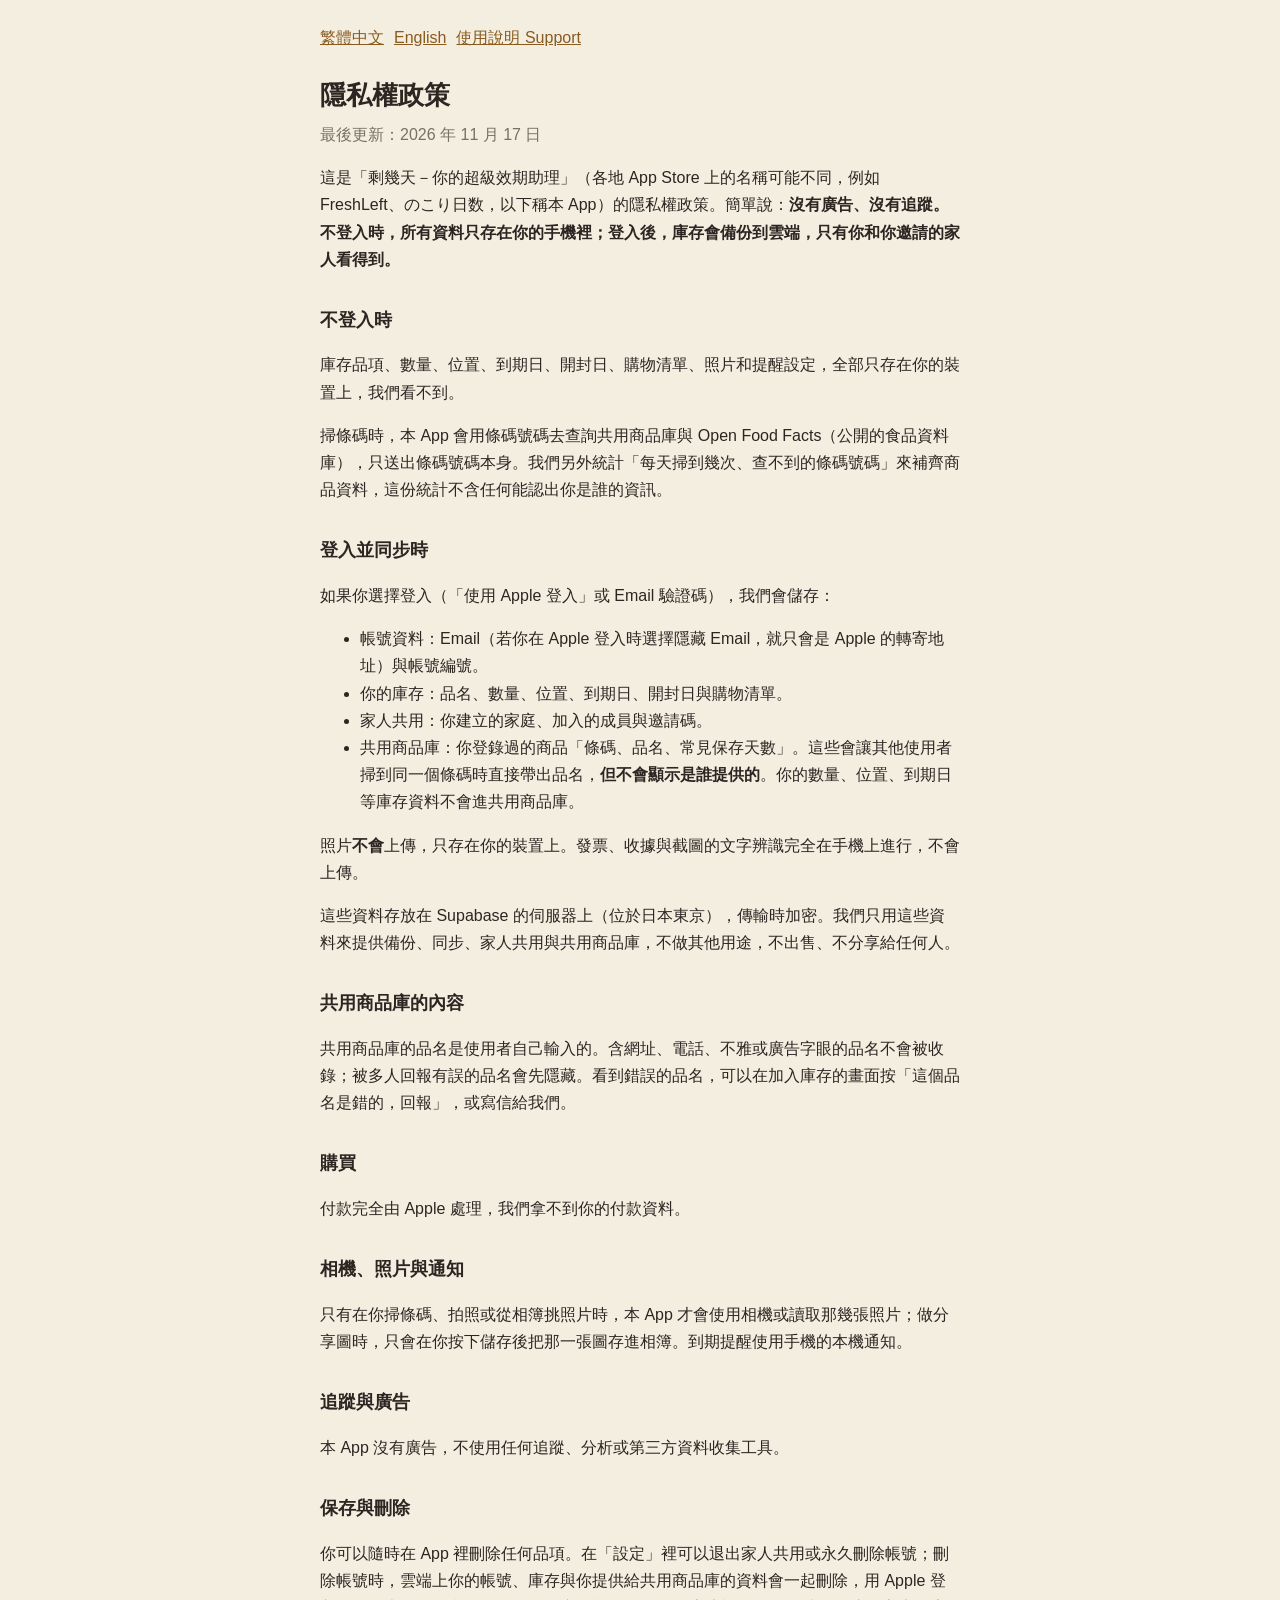
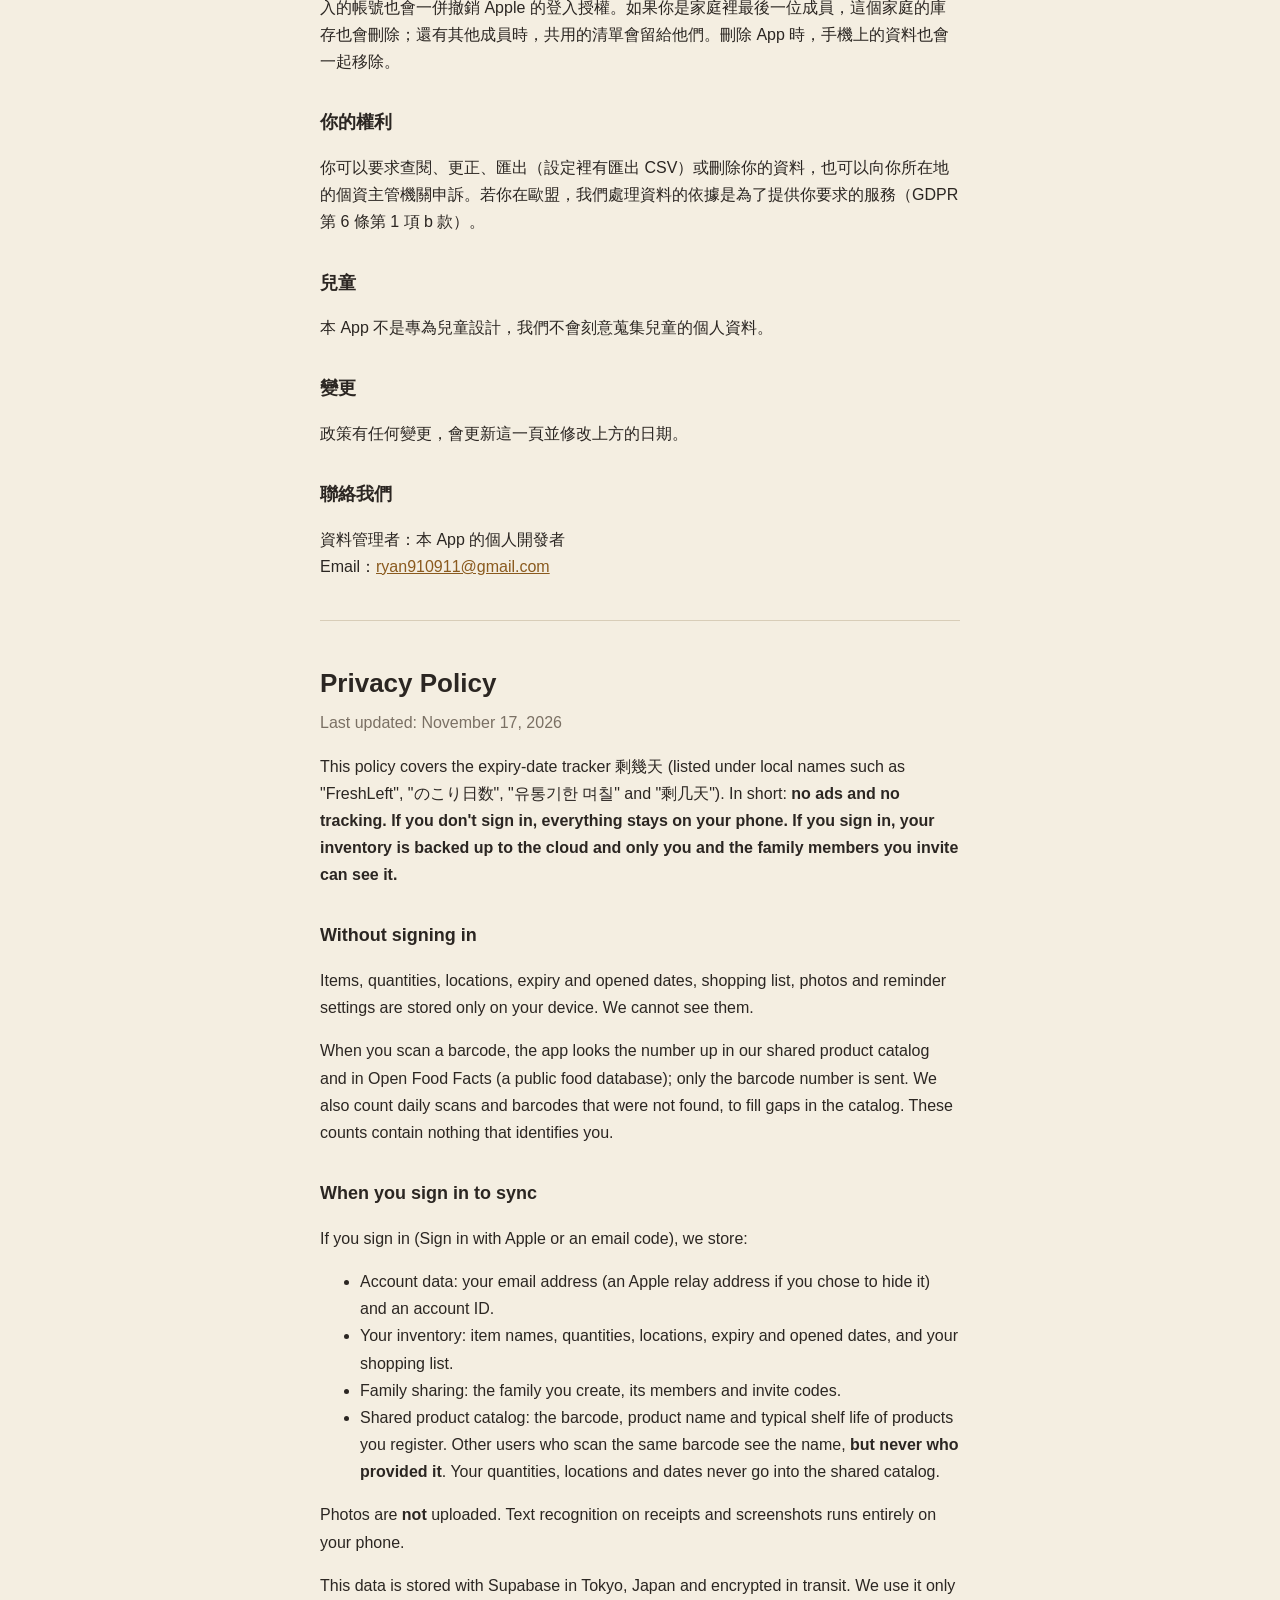
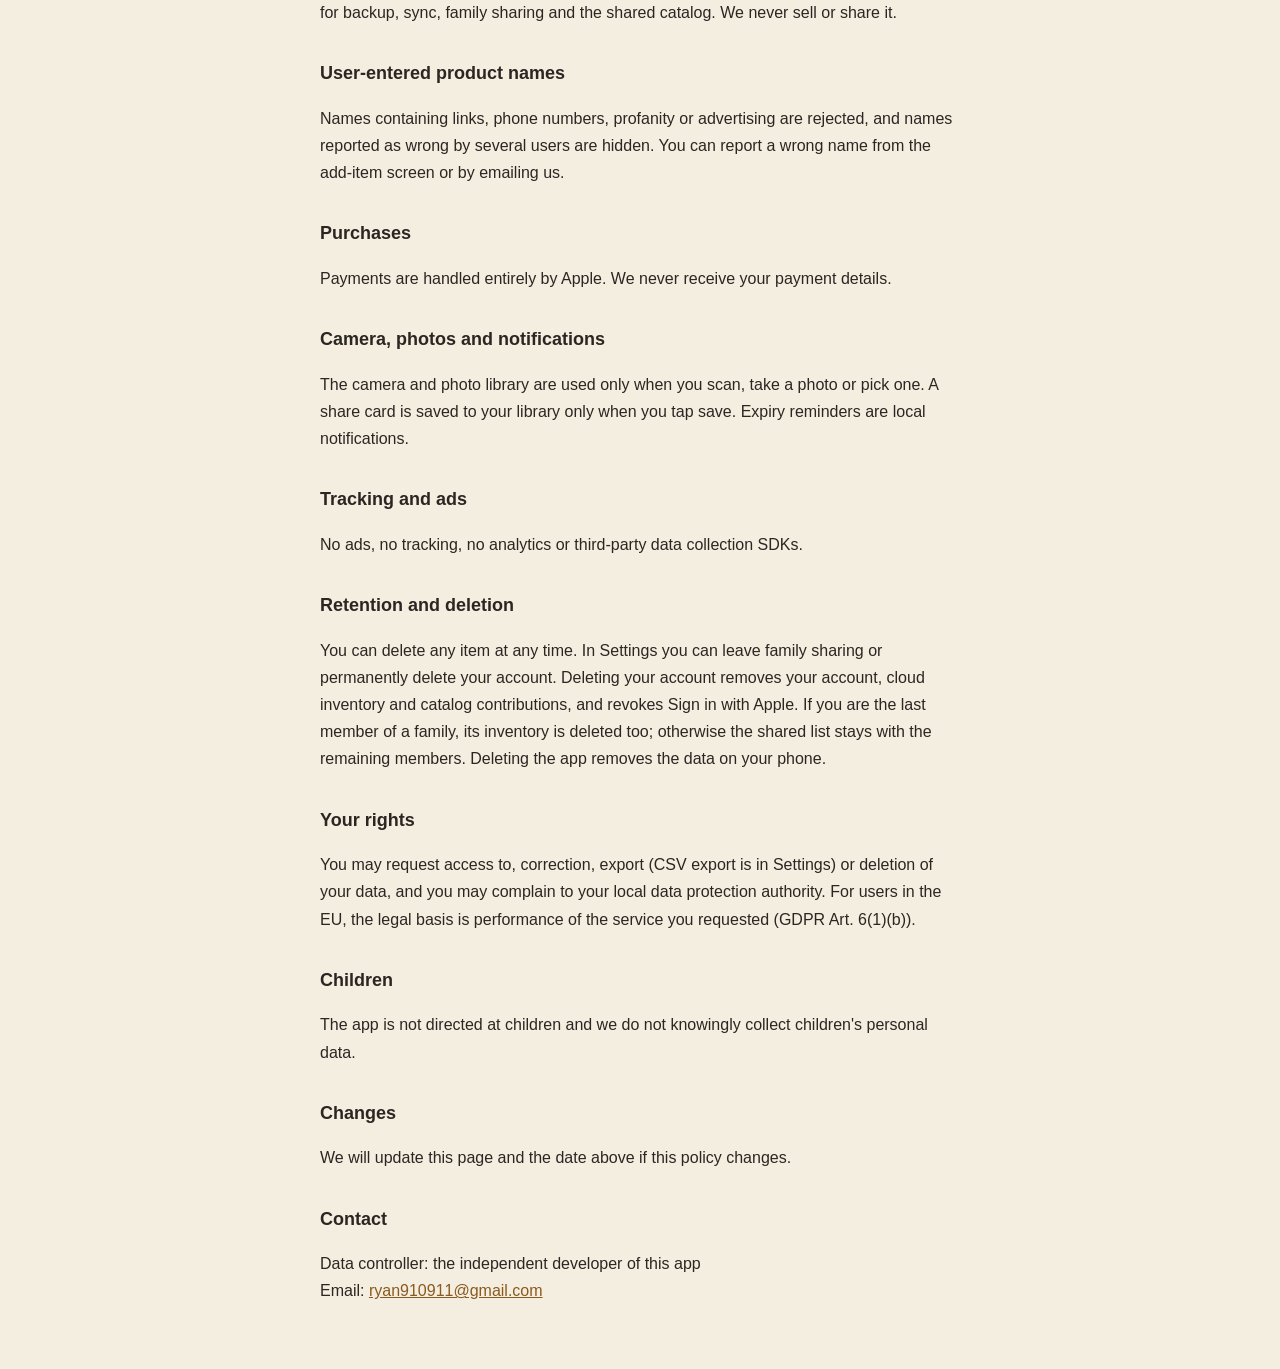
==== expiry/index.html @ 2e79bb61 "新增「剩幾天」隱私權政策與使用說明頁" ====
<!doctype html>
<html lang="zh-Hant">
<head>
<meta charset="utf-8">
<meta name="viewport" content="width=device-width, initial-scale=1">
<title>隱私權政策 Privacy Policy – 剩幾天</title>
<link rel="stylesheet" href="style.css">
</head>
<body>
<main>
<nav><a href="#zh-Hant">繁體中文</a><a href="#en">English</a><a href="support.html">使用說明 Support</a></nav>

<section id="zh-Hant" lang="zh-Hant">
<h1>隱私權政策</h1>
<p class="date">最後更新：2026 年 11 月 17 日</p>
<p>這是「剩幾天－你的超級效期助理」（各地 App Store 上的名稱可能不同，例如 FreshLeft、のこり日数，以下稱本 App）的隱私權政策。簡單說：<strong>沒有廣告、沒有追蹤。不登入時，所有資料只存在你的手機裡；登入後，庫存會備份到雲端，只有你和你邀請的家人看得到。</strong></p>

<h2>不登入時</h2>
<p>庫存品項、數量、位置、到期日、開封日、購物清單、照片和提醒設定，全部只存在你的裝置上，我們看不到。</p>
<p>掃條碼時，本 App 會用條碼號碼去查詢共用商品庫與 Open Food Facts（公開的食品資料庫），只送出條碼號碼本身。我們另外統計「每天掃到幾次、查不到的條碼號碼」來補齊商品資料，這份統計不含任何能認出你是誰的資訊。</p>

<h2>登入並同步時</h2>
<p>如果你選擇登入（「使用 Apple 登入」或 Email 驗證碼），我們會儲存：</p>
<ul>
<li>帳號資料：Email（若你在 Apple 登入時選擇隱藏 Email，就只會是 Apple 的轉寄地址）與帳號編號。</li>
<li>你的庫存：品名、數量、位置、到期日、開封日與購物清單。</li>
<li>家人共用：你建立的家庭、加入的成員與邀請碼。</li>
<li>共用商品庫：你登錄過的商品「條碼、品名、常見保存天數」。這些會讓其他使用者掃到同一個條碼時直接帶出品名，<strong>但不會顯示是誰提供的</strong>。你的數量、位置、到期日等庫存資料不會進共用商品庫。</li>
</ul>
<p>照片<strong>不會</strong>上傳，只存在你的裝置上。發票、收據與截圖的文字辨識完全在手機上進行，不會上傳。</p>
<p>這些資料存放在 Supabase 的伺服器上（位於日本東京），傳輸時加密。我們只用這些資料來提供備份、同步、家人共用與共用商品庫，不做其他用途，不出售、不分享給任何人。</p>

<h2>共用商品庫的內容</h2>
<p>共用商品庫的品名是使用者自己輸入的。含網址、電話、不雅或廣告字眼的品名不會被收錄；被多人回報有誤的品名會先隱藏。看到錯誤的品名，可以在加入庫存的畫面按「這個品名是錯的，回報」，或寫信給我們。</p>

<h2>購買</h2>
<p>付款完全由 Apple 處理，我們拿不到你的付款資料。</p>

<h2>相機、照片與通知</h2>
<p>只有在你掃條碼、拍照或從相簿挑照片時，本 App 才會使用相機或讀取那幾張照片；做分享圖時，只會在你按下儲存後把那一張圖存進相簿。到期提醒使用手機的本機通知。</p>

<h2>追蹤與廣告</h2>
<p>本 App 沒有廣告，不使用任何追蹤、分析或第三方資料收集工具。</p>

<h2>保存與刪除</h2>
<p>你可以隨時在 App 裡刪除任何品項。在「設定」裡可以退出家人共用或永久刪除帳號；刪除帳號時，雲端上你的帳號、庫存與你提供給共用商品庫的資料會一起刪除，用 Apple 登入的帳號也會一併撤銷 Apple 的登入授權。如果你是家庭裡最後一位成員，這個家庭的庫存也會刪除；還有其他成員時，共用的清單會留給他們。刪除 App 時，手機上的資料也會一起移除。</p>

<h2>你的權利</h2>
<p>你可以要求查閱、更正、匯出（設定裡有匯出 CSV）或刪除你的資料，也可以向你所在地的個資主管機關申訴。若你在歐盟，我們處理資料的依據是為了提供你要求的服務（GDPR 第 6 條第 1 項 b 款）。</p>

<h2>兒童</h2>
<p>本 App 不是專為兒童設計，我們不會刻意蒐集兒童的個人資料。</p>

<h2>變更</h2>
<p>政策有任何變更，會更新這一頁並修改上方的日期。</p>

<h2>聯絡我們</h2>
<p>資料管理者：本 App 的個人開發者<br>Email：<a href="mailto:ryan910911@gmail.com">ryan910911@gmail.com</a></p>
</section>

<hr>

<section id="en" lang="en">
<h1>Privacy Policy</h1>
<p class="date">Last updated: November 17, 2026</p>
<p>This policy covers the expiry-date tracker 剩幾天 (listed under local names such as "FreshLeft", "のこり日数", "유통기한 며칠" and "剩几天"). In short: <strong>no ads and no tracking. If you don't sign in, everything stays on your phone. If you sign in, your inventory is backed up to the cloud and only you and the family members you invite can see it.</strong></p>
<h2>Without signing in</h2>
<p>Items, quantities, locations, expiry and opened dates, shopping list, photos and reminder settings are stored only on your device. We cannot see them.</p>
<p>When you scan a barcode, the app looks the number up in our shared product catalog and in Open Food Facts (a public food database); only the barcode number is sent. We also count daily scans and barcodes that were not found, to fill gaps in the catalog. These counts contain nothing that identifies you.</p>
<h2>When you sign in to sync</h2>
<p>If you sign in (Sign in with Apple or an email code), we store:</p>
<ul>
<li>Account data: your email address (an Apple relay address if you chose to hide it) and an account ID.</li>
<li>Your inventory: item names, quantities, locations, expiry and opened dates, and your shopping list.</li>
<li>Family sharing: the family you create, its members and invite codes.</li>
<li>Shared product catalog: the barcode, product name and typical shelf life of products you register. Other users who scan the same barcode see the name, <strong>but never who provided it</strong>. Your quantities, locations and dates never go into the shared catalog.</li>
</ul>
<p>Photos are <strong>not</strong> uploaded. Text recognition on receipts and screenshots runs entirely on your phone.</p>
<p>This data is stored with Supabase in Tokyo, Japan and encrypted in transit. We use it only for backup, sync, family sharing and the shared catalog. We never sell or share it.</p>
<h2>User-entered product names</h2>
<p>Names containing links, phone numbers, profanity or advertising are rejected, and names reported as wrong by several users are hidden. You can report a wrong name from the add-item screen or by emailing us.</p>
<h2>Purchases</h2>
<p>Payments are handled entirely by Apple. We never receive your payment details.</p>
<h2>Camera, photos and notifications</h2>
<p>The camera and photo library are used only when you scan, take a photo or pick one. A share card is saved to your library only when you tap save. Expiry reminders are local notifications.</p>
<h2>Tracking and ads</h2>
<p>No ads, no tracking, no analytics or third-party data collection SDKs.</p>
<h2>Retention and deletion</h2>
<p>You can delete any item at any time. In Settings you can leave family sharing or permanently delete your account. Deleting your account removes your account, cloud inventory and catalog contributions, and revokes Sign in with Apple. If you are the last member of a family, its inventory is deleted too; otherwise the shared list stays with the remaining members. Deleting the app removes the data on your phone.</p>
<h2>Your rights</h2>
<p>You may request access to, correction, export (CSV export is in Settings) or deletion of your data, and you may complain to your local data protection authority. For users in the EU, the legal basis is performance of the service you requested (GDPR Art. 6(1)(b)).</p>
<h2>Children</h2>
<p>The app is not directed at children and we do not knowingly collect children's personal data.</p>
<h2>Changes</h2>
<p>We will update this page and the date above if this policy changes.</p>
<h2>Contact</h2>
<p>Data controller: the independent developer of this app<br>Email: <a href="mailto:ryan910911@gmail.com">ryan910911@gmail.com</a></p>
</section>
</main>
</body>
</html>
---- expiry/style.css ----
body { font-family: -apple-system, "PingFang TC", "Hiragino Sans", sans-serif; background: #F4EEE1; color: #2B2622; margin: 0; padding: 24px 16px 48px; line-height: 1.7; }
main { max-width: 640px; margin: 0 auto; }
h1 { font-size: 26px; margin-bottom: 4px; }
h2 { font-size: 18px; margin-top: 32px; }
p.date { color: #7A7064; margin-top: 0; }
hr { border: none; border-top: 1px solid #D8CDB8; margin: 40px 0; }
nav a { margin-right: 10px; }
a { color: #8A5A1E; }
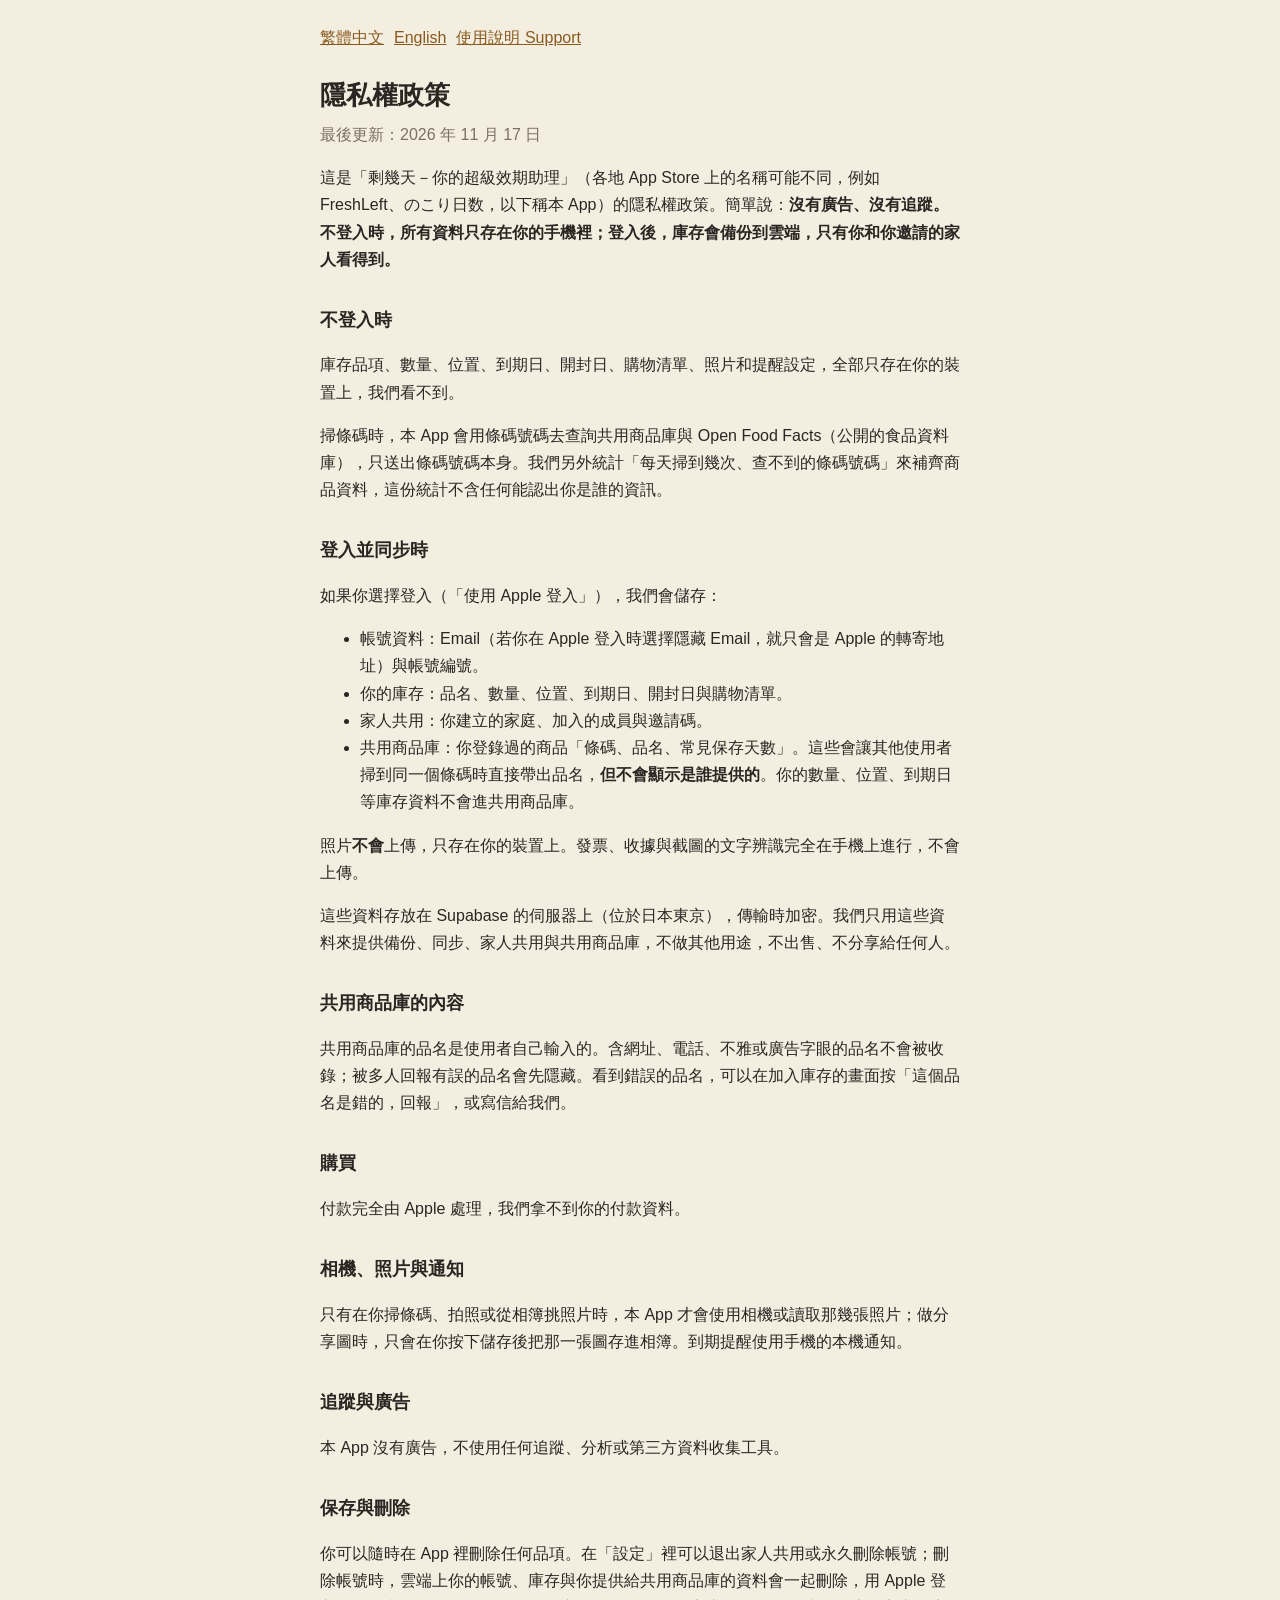
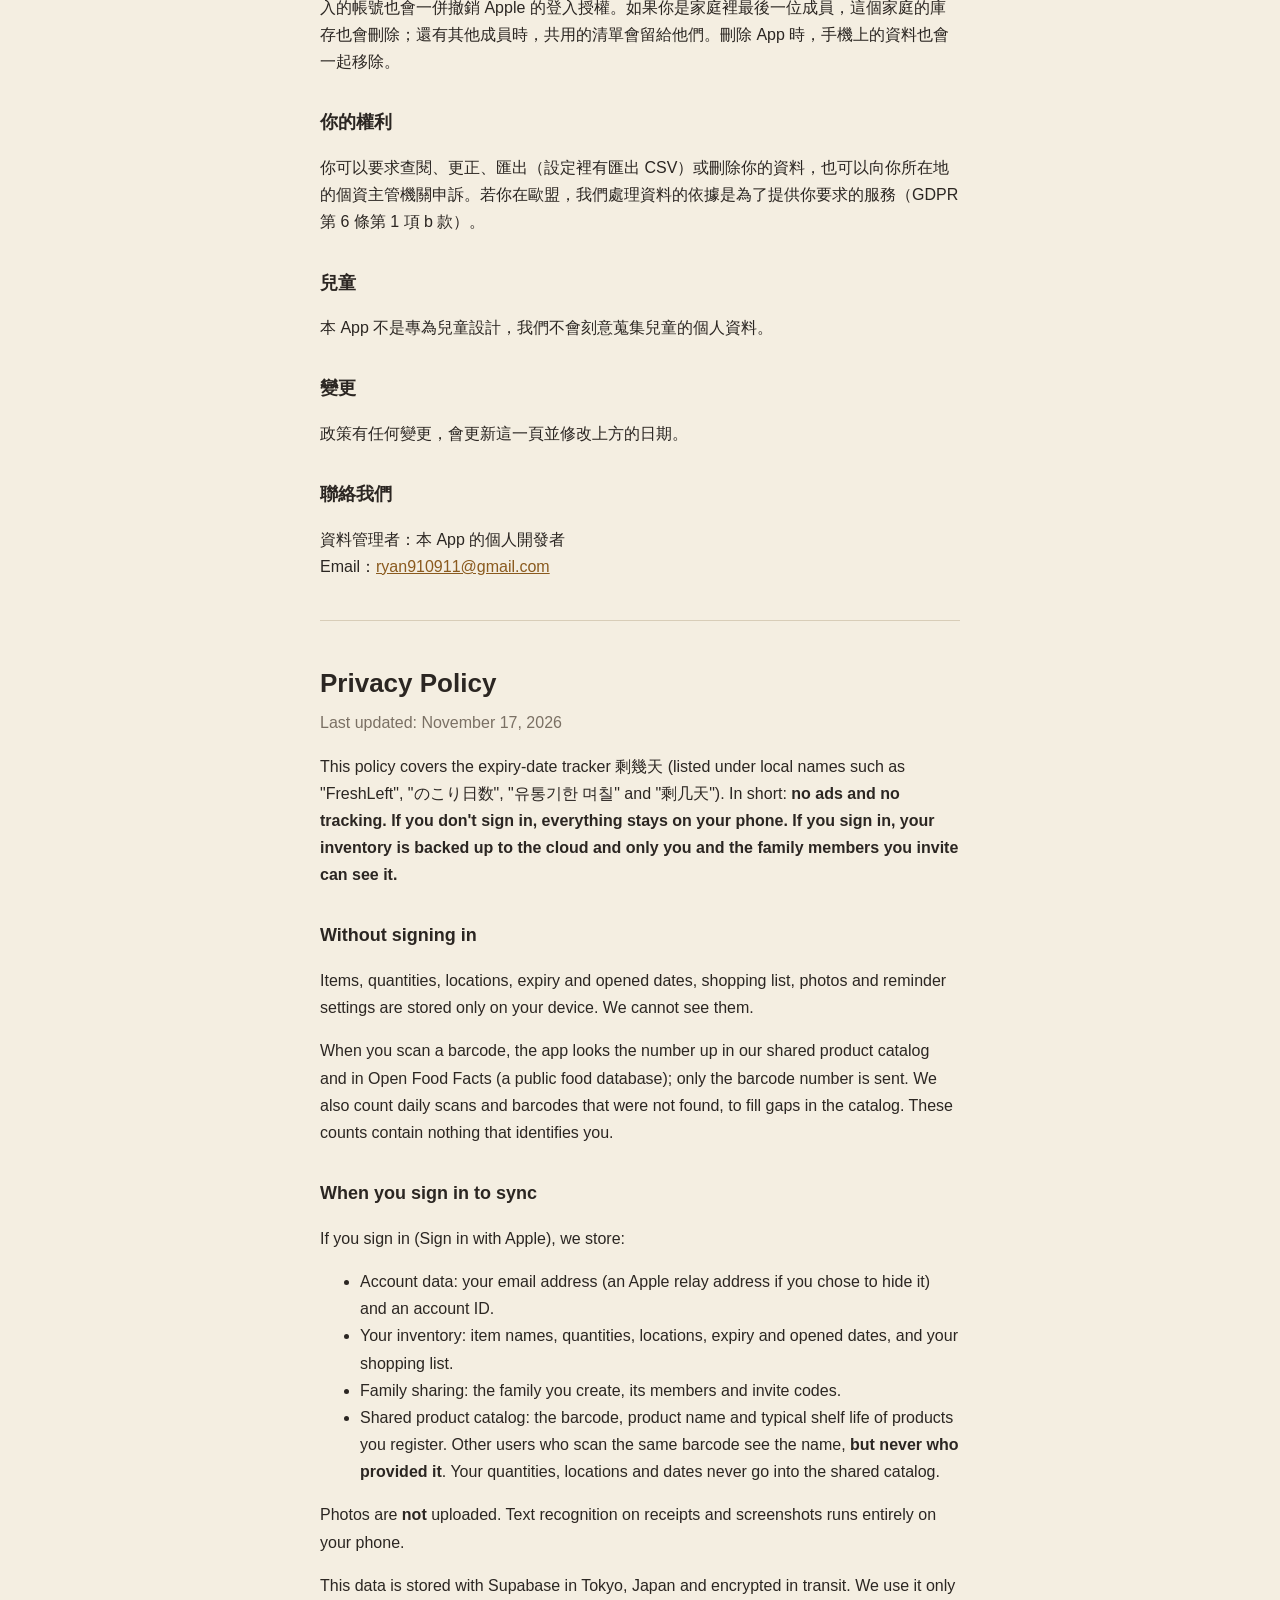
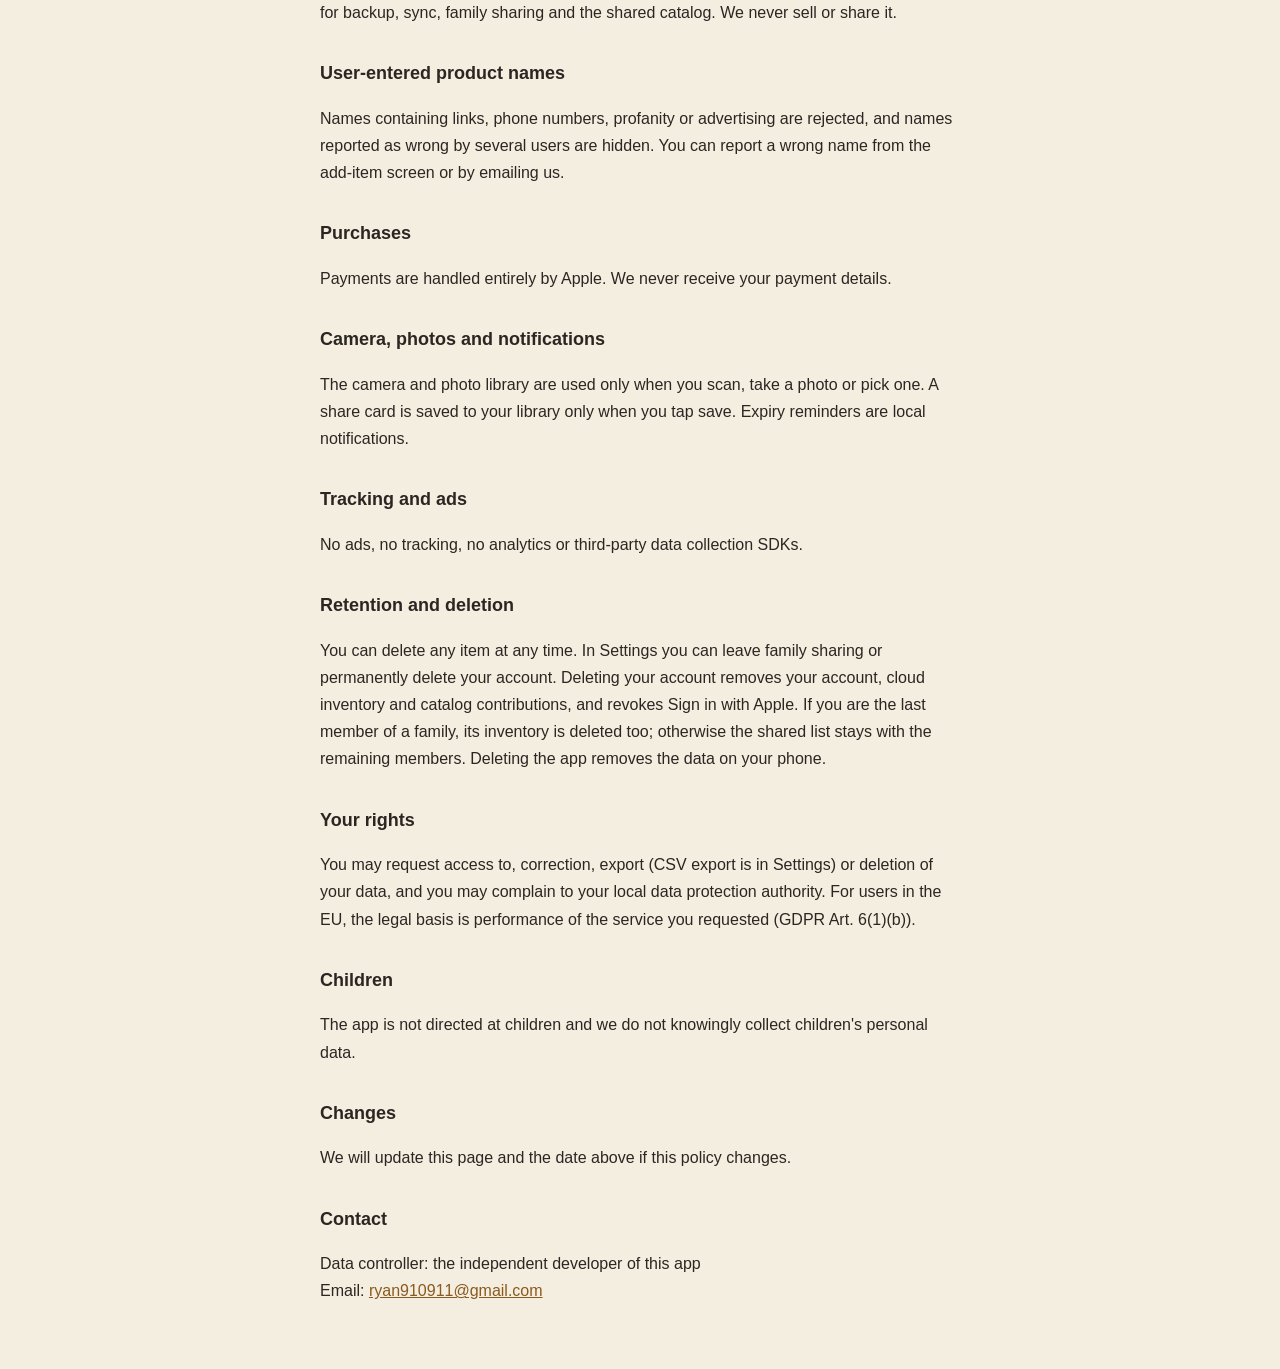
==== commit 1f2b5c89: "剩幾天：v1 只用 Apple 登入" ====
--- a/expiry/index.html
+++ b/expiry/index.html
@@ -20,7 +20,7 @@
 <p>掃條碼時，本 App 會用條碼號碼去查詢共用商品庫與 Open Food Facts（公開的食品資料庫），只送出條碼號碼本身。我們另外統計「每天掃到幾次、查不到的條碼號碼」來補齊商品資料，這份統計不含任何能認出你是誰的資訊。</p>
 
 <h2>登入並同步時</h2>
-<p>如果你選擇登入（「使用 Apple 登入」或 Email 驗證碼），我們會儲存：</p>
+<p>如果你選擇登入（「使用 Apple 登入」），我們會儲存：</p>
 <ul>
 <li>帳號資料：Email（若你在 Apple 登入時選擇隱藏 Email，就只會是 Apple 的轉寄地址）與帳號編號。</li>
 <li>你的庫存：品名、數量、位置、到期日、開封日與購物清單。</li>
@@ -68,7 +68,7 @@
 <p>Items, quantities, locations, expiry and opened dates, shopping list, photos and reminder settings are stored only on your device. We cannot see them.</p>
 <p>When you scan a barcode, the app looks the number up in our shared product catalog and in Open Food Facts (a public food database); only the barcode number is sent. We also count daily scans and barcodes that were not found, to fill gaps in the catalog. These counts contain nothing that identifies you.</p>
 <h2>When you sign in to sync</h2>
-<p>If you sign in (Sign in with Apple or an email code), we store:</p>
+<p>If you sign in (Sign in with Apple), we store:</p>
 <ul>
 <li>Account data: your email address (an Apple relay address if you chose to hide it) and an account ID.</li>
 <li>Your inventory: item names, quantities, locations, expiry and opened dates, and your shopping list.</li>
